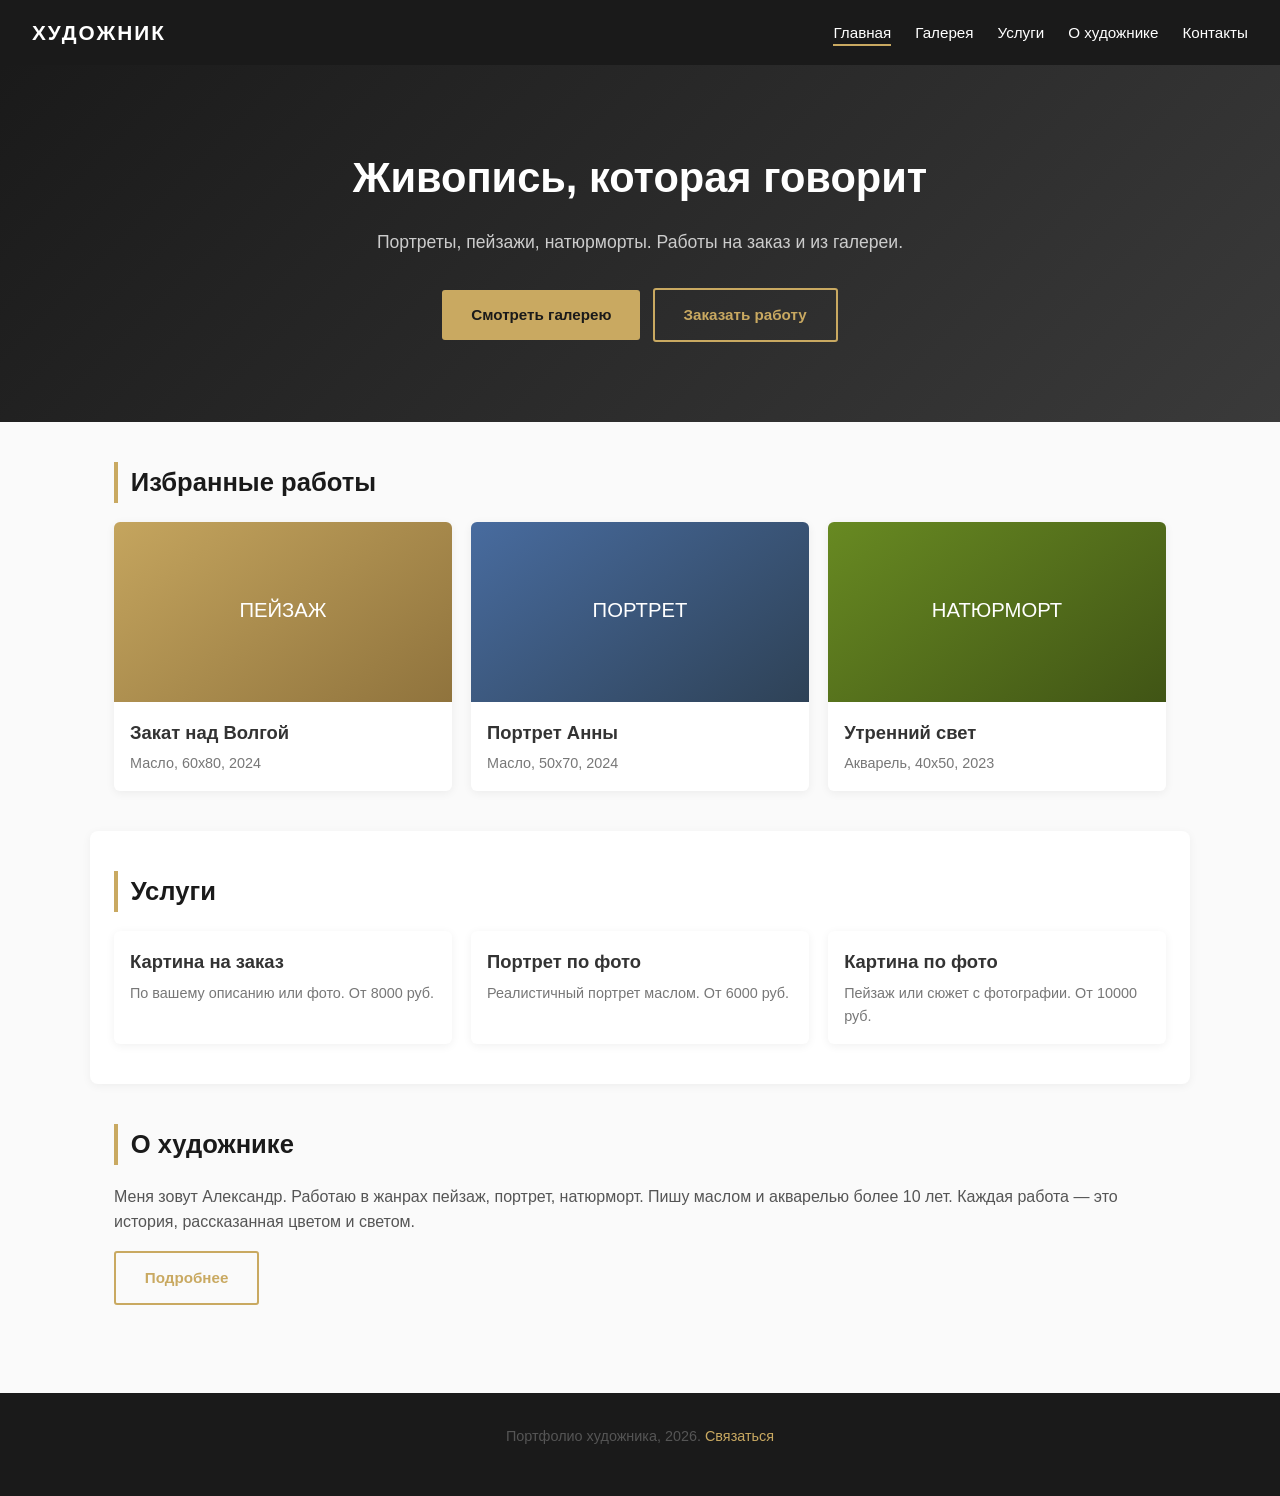
==== index.html @ 3c7a1fde "Add files via upload" ====
<!DOCTYPE html>
<html lang="ru" prefix="og: https://ogp.me/ns#">
<head>
<meta name="yandex-verification" content="2a2ae660c275b1a1" />
<meta charset="UTF-8">
<meta name="viewport" content="width=device-width, initial-scale=1.0">
<title>Портфолио художника — картины маслом, портреты на заказ</title>
<meta name="description" content="Галерея работ художника: пейзажи, портреты, натюрморты. Картины на заказ и портрет по фото. Открытые цены, доставка, гарантии.">
<meta name="keywords" content="портфолио художника, галерея картин, картины маслом, портрет на заказ, картина по фото">
<meta name="author" content="Александр">
<link rel="canonical" href="https://artist-portfolio.netlify.app/index.html">
<meta property="og:title" content="Портфолио художника — картины на заказ">
<meta property="og:description" content="Галерея работ: пейзажи, портреты, натюрморты. Картины на заказ и портрет по фото.">
<meta property="og:type" content="website">
<meta property="og:url" content="https://artist-portfolio.netlify.app/">
<meta property="og:locale" content="ru_RU">
<link rel="icon" href="favicon.svg" type="image/svg+xml">
<link rel="stylesheet" href="style.css">
</head>
<body>

<header>
    <div class="logo">ХУДОЖНИК</div>
    <nav>
        <ul>
            <li><a href="index.html" class="active">Главная</a></li>
            <li><a href="gallery.html">Галерея</a></li>
            <li><a href="services.html">Услуги</a></li>
            <li><a href="about.html">О художнике</a></li>
            <li><a href="contacts.html">Контакты</a></li>
        </ul>
    </nav>
</header>

<section class="hero">
    <h1>Живопись, которая говорит</h1>
    <p>Портреты, пейзажи, натюрморты. Работы на заказ и из галереи.</p>
    <a href="gallery.html" class="btn">Смотреть галерею</a>
    <a href="services.html" class="btn btn-outline" style="margin-left: 0.5rem;">Заказать работу</a>
</section>

<div class="container">
    <h2>Избранные работы</h2>
    <div class="grid">

        <a href="gallery.html" class="card">
            <img src="data:image/svg+xml;utf8,<svg xmlns='http://www.w3.org/2000/svg' viewBox='0 0 400 300'><defs><linearGradient id='g' x1='0' y1='0' x2='1' y2='1'><stop offset='0' stop-color='%23c9a961'/><stop offset='1' stop-color='%238b6f3a'/></linearGradient></defs><rect fill='url(%23g)' width='400' height='300'/><text x='50%25' y='50%25' font-family='Arial' font-size='24' fill='white' text-anchor='middle' dominant-baseline='middle'>ПЕЙЗАЖ</text></svg>" alt="Картина маслом «Закат над Волгой», пейзаж, 60x80 см, 2024 год">
            <div class="info">
                <h3>Закат над Волгой</h3>
                <p>Масло, 60x80, 2024</p>
            </div>
        </a>

        <a href="gallery.html" class="card">
            <img src="data:image/svg+xml;utf8,<svg xmlns='http://www.w3.org/2000/svg' viewBox='0 0 400 300'><defs><linearGradient id='g' x1='0' y1='0' x2='1' y2='1'><stop offset='0' stop-color='%234a6fa5'/><stop offset='1' stop-color='%232c3e50'/></linearGradient></defs><rect fill='url(%23g)' width='400' height='300'/><text x='50%25' y='50%25' font-family='Arial' font-size='24' fill='white' text-anchor='middle' dominant-baseline='middle'>ПОРТРЕТ</text></svg>" alt="Портрет маслом «Портрет Анны», 50x70 см, 2024 год">
            <div class="info">
                <h3>Портрет Анны</h3>
                <p>Масло, 50x70, 2024</p>
            </div>
        </a>

        <a href="gallery.html" class="card">
            <img src="data:image/svg+xml;utf8,<svg xmlns='http://www.w3.org/2000/svg' viewBox='0 0 400 300'><defs><linearGradient id='g' x1='0' y1='0' x2='1' y2='1'><stop offset='0' stop-color='%236b8e23'/><stop offset='1' stop-color='%233d5014'/></linearGradient></defs><rect fill='url(%23g)' width='400' height='300'/><text x='50%25' y='50%25' font-family='Arial' font-size='24' fill='white' text-anchor='middle' dominant-baseline='middle'>НАТЮРМОРТ</text></svg>" alt="Акварельный натюрморт «Утренний свет», 40x50 см, 2023 год">
            <div class="info">
                <h3>Утренний свет</h3>
                <p>Акварель, 40x50, 2023</p>
            </div>
        </a>

    </div>
</div>

<div class="container" style="background:#fff; border-radius:8px; box-shadow:0 2px 10px rgba(0,0,0,0.05);">
    <h2>Услуги</h2>
    <div class="grid">
        <a href="services.html" class="card">
            <div class="info">
                <h3>Картина на заказ</h3>
                <p>По вашему описанию или фото. От 8000 руб.</p>
            </div>
        </a>
        <a href="services.html" class="card">
            <div class="info">
                <h3>Портрет по фото</h3>
                <p>Реалистичный портрет маслом. От 6000 руб.</p>
            </div>
        </a>
        <a href="services.html" class="card">
            <div class="info">
                <h3>Картина по фото</h3>
                <p>Пейзаж или сюжет с фотографии. От 10000 руб.</p>
            </div>
        </a>
    </div>
</div>

<div class="container">
    <h2>О художнике</h2>
    <p>Меня зовут Александр. Работаю в жанрах пейзаж, портрет, натюрморт. Пишу маслом и акварелью более 10 лет. Каждая работа — это история, рассказанная цветом и светом.</p>
    <a href="about.html" class="btn-outline btn">Подробнее</a>
</div>

<footer>
    <p>Портфолио художника, 2026. <a href="contacts.html">Связаться</a></p>
</footer>

</body>
</html>
---- style.css ----
* {
    margin: 0;
    padding: 0;
    box-sizing: border-box;
    font-family: Arial, sans-serif;
}

body {
    background-color: #fafafa;
    color: #2c2c2c;
    line-height: 1.6;
}

/* Шапка */
header {
    background-color: #1a1a1a;
    color: #fff;
    padding: 1rem 2rem;
    display: flex;
    justify-content: space-between;
    align-items: center;
    flex-wrap: wrap;
    gap: 1rem;
    position: sticky;
    top: 0;
    z-index: 100;
}

.logo {
    font-size: 1.3rem;
    font-weight: bold;
    letter-spacing: 2px;
}

nav ul {
    list-style: none;
    display: flex;
    gap: 1.5rem;
    flex-wrap: wrap;
}

nav a {
    color: #fff;
    text-decoration: none;
    font-size: 0.95rem;
    padding-bottom: 3px;
    border-bottom: 2px solid transparent;
    transition: border-color 0.2s;
}

nav a:hover,
nav a.active {
    border-bottom-color: #c9a961;
}

/* Хлебные крошки */
.breadcrumbs {
    font-size: 0.85rem;
    color: #888;
    margin-bottom: 1rem;
}

.breadcrumbs a {
    color: #c9a961;
    text-decoration: none;
}

.breadcrumbs a:hover {
    text-decoration: underline;
}

.breadcrumbs span {
    color: #555;
}

/* Контейнер */
.container {
    max-width: 1100px;
    margin: 0 auto;
    padding: 2.5rem 1.5rem;
}

h1 {
    font-size: 2.2rem;
    margin-bottom: 1rem;
    color: #1a1a1a;
}

h2 {
    font-size: 1.6rem;
    margin-bottom: 1.2rem;
    color: #1a1a1a;
    border-left: 4px solid #c9a961;
    padding-left: 0.8rem;
    margin-top: 2rem;
}

h2:first-of-type {
    margin-top: 0;
}

h3 {
    font-size: 1.15rem;
    margin-bottom: 0.6rem;
    color: #333;
}

p {
    margin-bottom: 1rem;
    color: #555;
}

/* Баннер */
.hero {
    background: linear-gradient(135deg, #1a1a1a 0%, #3a3a3a 100%);
    color: #fff;
    padding: 5rem 1.5rem;
    text-align: center;
}

.hero h1 {
    color: #fff;
    font-size: 2.6rem;
    margin-bottom: 1rem;
}

.hero p {
    color: #ccc;
    font-size: 1.1rem;
    max-width: 600px;
    margin: 0 auto 2rem;
}

/* Кнопки */
.btn {
    display: inline-block;
    padding: 0.8rem 1.8rem;
    background-color: #c9a961;
    color: #1a1a1a;
    text-decoration: none;
    font-weight: bold;
    border-radius: 3px;
    border: none;
    cursor: pointer;
    font-size: 0.95rem;
    transition: background 0.2s;
}

.btn:hover {
    background-color: #b89850;
}

.btn-outline {
    background: transparent;
    border: 2px solid #c9a961;
    color: #c9a961;
}

.btn-outline:hover {
    background: #c9a961;
    color: #1a1a1a;
}

/* Сетка */
.grid {
    display: grid;
    grid-template-columns: repeat(auto-fit, minmax(240px, 1fr));
    gap: 1.2rem;
}

.card {
    background: #fff;
    border-radius: 6px;
    overflow: hidden;
    box-shadow: 0 2px 10px rgba(0,0,0,0.06);
    transition: transform 0.2s, box-shadow 0.2s;
    cursor: pointer;
    display: block;
    text-decoration: none;
    color: inherit;
}

.card:hover {
    transform: translateY(-4px);
    box-shadow: 0 8px 20px rgba(0,0,0,0.12);
}

.card img {
    width: 100%;
    height: 180px;
    object-fit: cover;
    display: block;
    background: #eee;
}

.card .info {
    padding: 1rem;
}

.card .info h3 {
    margin-bottom: 0.3rem;
}

.card .info p {
    font-size: 0.9rem;
    color: #777;
    margin: 0;
}

/* Фильтры */
.filters {
    display: flex;
    gap: 0.6rem;
    flex-wrap: wrap;
    margin-bottom: 2rem;
}

.filters button {
    padding: 0.5rem 1.2rem;
    background: #fff;
    border: 1px solid #ddd;
    border-radius: 20px;
    cursor: pointer;
    font-size: 0.9rem;
    transition: all 0.2s;
}

.filters button:hover,
.filters button.active {
    background: #1a1a1a;
    color: #fff;
    border-color: #1a1a1a;
}

/* Модальное окно */
.modal-overlay {
    position: fixed;
    inset: 0;
    background: rgba(0, 0, 0, 0.75);
    display: flex;
    align-items: center;
    justify-content: center;
    padding: 1rem;
    opacity: 0;
    visibility: hidden;
    transition: opacity 0.25s, visibility 0.25s;
    z-index: 1000;
}

.modal-overlay.active {
    opacity: 1;
    visibility: visible;
}

.modal {
    background: #fff;
    border-radius: 8px;
    max-width: 800px;
    width: 100%;
    max-height: 90vh;
    overflow-y: auto;
    position: relative;
    transform: scale(0.92);
    transition: transform 0.25s;
    display: grid;
    grid-template-columns: 1fr 1fr;
}

.modal-overlay.active .modal {
    transform: scale(1);
}

.modal img {
    width: 100%;
    height: 100%;
    object-fit: cover;
    min-height: 300px;
}

.modal-info {
    padding: 2rem;
}

.modal-info h2 {
    border: none;
    padding: 0;
    margin-bottom: 0.5rem;
    font-size: 1.5rem;
    margin-top: 0;
}

.modal-meta {
    font-size: 0.9rem;
    color: #888;
    margin-bottom: 1rem;
    padding-bottom: 1rem;
    border-bottom: 1px solid #eee;
}

.modal-close {
    position: absolute;
    top: 0.8rem;
    right: 1rem;
    background: rgba(255,255,255,0.9);
    border: none;
    font-size: 1.8rem;
    cursor: pointer;
    color: #333;
    line-height: 1;
    z-index: 10;
    width: 36px;
    height: 36px;
    border-radius: 50%;
}

.modal-close:hover {
    color: #c9a961;
}

/* Формы */
.form-group {
    margin-bottom: 1.2rem;
}

.form-group label {
    display: block;
    margin-bottom: 0.4rem;
    font-weight: bold;
    font-size: 0.9rem;
}

.form-group input,
.form-group textarea,
.form-group select {
    width: 100%;
    padding: 0.8rem;
    border: 1px solid #ddd;
    border-radius: 4px;
    font-size: 1rem;
    font-family: inherit;
}

.form-group textarea {
    min-height: 120px;
    resize: vertical;
}

/* Список */
ul.list {
    list-style: none;
    padding: 0;
}

ul.list li {
    padding: 0.7rem 0;
    border-bottom: 1px solid #eee;
    color: #555;
}

ul.list li strong {
    color: #1a1a1a;
}

/* Подвал */
footer {
    background: #1a1a1a;
    color: #999;
    text-align: center;
    padding: 2rem 1rem;
    margin-top: 3rem;
    font-size: 0.9rem;
}

footer a {
    color: #c9a961;
    text-decoration: none;
}

/* Адаптив */
@media (max-width: 700px) {
    .modal {
        grid-template-columns: 1fr;
    }
    .hero h1 { font-size: 1.8rem; }
    header { padding: 1rem; }
    nav ul { gap: 1rem; font-size: 0.85rem; }
}
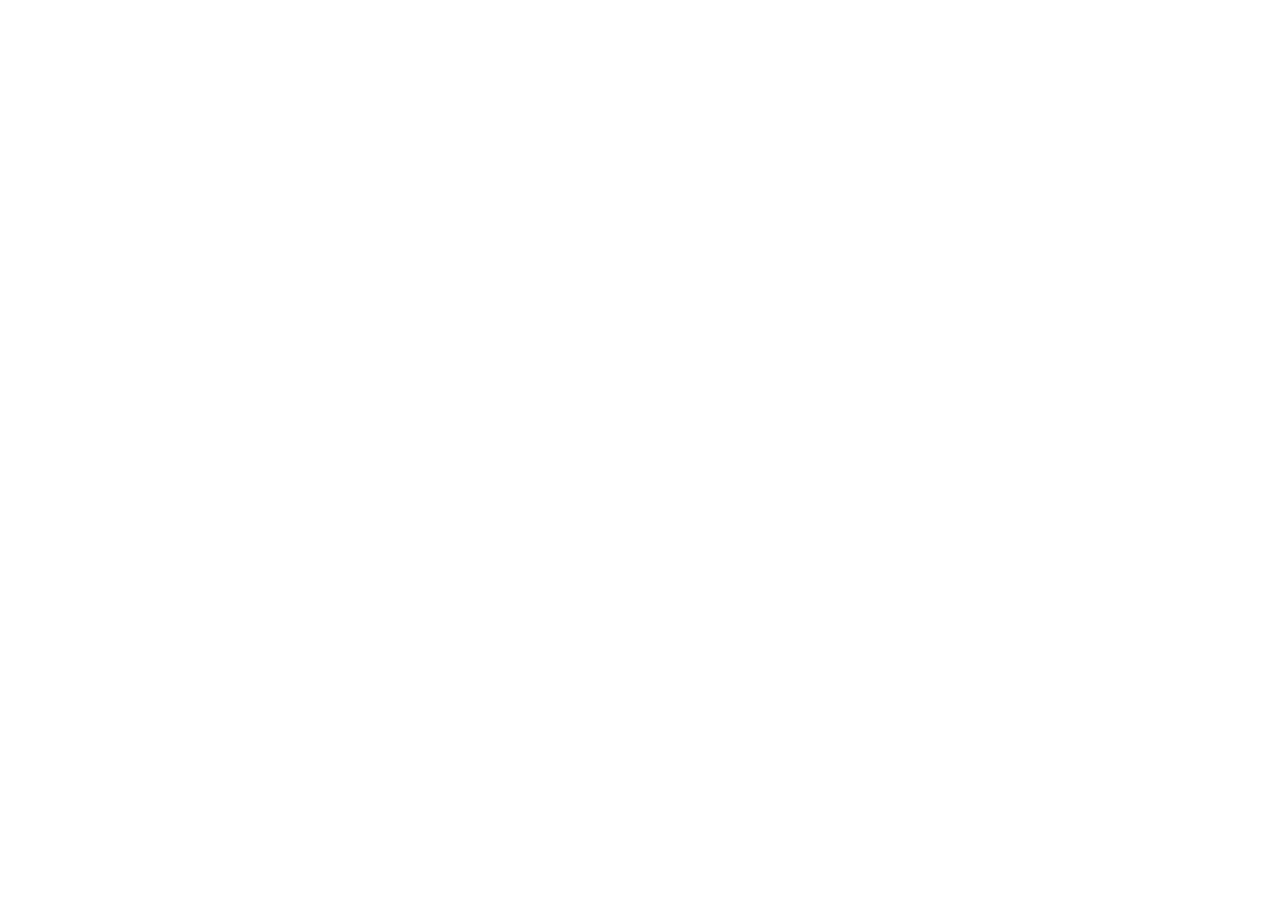
==== commit 2a05239d: "Update index.html" ====
--- a/index.html
+++ b/index.html
@@ -1,108 +1,44 @@
 <!DOCTYPE html>
-<html lang="ru" prefix="og: https://ogp.me/ns#">
+<html lang="ru">
 <head>
-<meta name="yandex-verification" content="2a2ae660c275b1a1" />
 <meta charset="UTF-8">
 <meta name="viewport" content="width=device-width, initial-scale=1.0">
-<title>Портфолио художника — картины маслом, портреты на заказ</title>
-<meta name="description" content="Галерея работ художника: пейзажи, портреты, натюрморты. Картины на заказ и портрет по фото. Открытые цены, доставка, гарантии.">
-<meta name="keywords" content="портфолио художника, галерея картин, картины маслом, портрет на заказ, картина по фото">
-<meta name="author" content="Александр">
-<link rel="canonical" href="https://artist-portfolio.netlify.app/index.html">
-<meta property="og:title" content="Портфолио художника — картины на заказ">
-<meta property="og:description" content="Галерея работ: пейзажи, портреты, натюрморты. Картины на заказ и портрет по фото.">
-<meta property="og:type" content="website">
-<meta property="og:url" content="https://artist-portfolio.netlify.app/">
-<meta property="og:locale" content="ru_RU">
-<link rel="icon" href="favicon.svg" type="image/svg+xml">
-<link rel="stylesheet" href="style.css">
+<title>Переход на портфолио художника</title>
+
+<!-- Редирект: сразу на /artist-portfolio/ -->
+<meta http-equiv="refresh" content="0; url=/artist-portfolio/">
+<link rel="canonical" href="https://banan41k78.github.io/artist-portfolio/">
+<meta name="robots" content="noindex">
+
+<script>
+    // Мгновенный редирект (сработает раньше meta refresh)
+    window.location.replace("https://banan41k78.github.io/artist-portfolio/");
+</script>
+
+<style>
+    body {
+        margin: 0;
+        min-height: 100vh;
+        display: flex;
+        align-items: center;
+        justify-content: center;
+        background: #1a1a1a;
+        color: #fafafa;
+        font-family: Arial, sans-serif;
+        text-align: center;
+    }
+    a {
+        color: #c9a961;
+        font-weight: bold;
+        text-decoration: none;
+    }
+    a:hover { text-decoration: underline; }
+</style>
 </head>
 <body>
-
-<header>
-    <div class="logo">ХУДОЖНИК</div>
-    <nav>
-        <ul>
-            <li><a href="index.html" class="active">Главная</a></li>
-            <li><a href="gallery.html">Галерея</a></li>
-            <li><a href="services.html">Услуги</a></li>
-            <li><a href="about.html">О художнике</a></li>
-            <li><a href="contacts.html">Контакты</a></li>
-        </ul>
-    </nav>
-</header>
-
-<section class="hero">
-    <h1>Живопись, которая говорит</h1>
-    <p>Портреты, пейзажи, натюрморты. Работы на заказ и из галереи.</p>
-    <a href="gallery.html" class="btn">Смотреть галерею</a>
-    <a href="services.html" class="btn btn-outline" style="margin-left: 0.5rem;">Заказать работу</a>
-</section>
-
-<div class="container">
-    <h2>Избранные работы</h2>
-    <div class="grid">
-
-        <a href="gallery.html" class="card">
-            <img src="data:image/svg+xml;utf8,<svg xmlns='http://www.w3.org/2000/svg' viewBox='0 0 400 300'><defs><linearGradient id='g' x1='0' y1='0' x2='1' y2='1'><stop offset='0' stop-color='%23c9a961'/><stop offset='1' stop-color='%238b6f3a'/></linearGradient></defs><rect fill='url(%23g)' width='400' height='300'/><text x='50%25' y='50%25' font-family='Arial' font-size='24' fill='white' text-anchor='middle' dominant-baseline='middle'>ПЕЙЗАЖ</text></svg>" alt="Картина маслом «Закат над Волгой», пейзаж, 60x80 см, 2024 год">
-            <div class="info">
-                <h3>Закат над Волгой</h3>
-                <p>Масло, 60x80, 2024</p>
-            </div>
-        </a>
-
-        <a href="gallery.html" class="card">
-            <img src="data:image/svg+xml;utf8,<svg xmlns='http://www.w3.org/2000/svg' viewBox='0 0 400 300'><defs><linearGradient id='g' x1='0' y1='0' x2='1' y2='1'><stop offset='0' stop-color='%234a6fa5'/><stop offset='1' stop-color='%232c3e50'/></linearGradient></defs><rect fill='url(%23g)' width='400' height='300'/><text x='50%25' y='50%25' font-family='Arial' font-size='24' fill='white' text-anchor='middle' dominant-baseline='middle'>ПОРТРЕТ</text></svg>" alt="Портрет маслом «Портрет Анны», 50x70 см, 2024 год">
-            <div class="info">
-                <h3>Портрет Анны</h3>
-                <p>Масло, 50x70, 2024</p>
-            </div>
-        </a>
-
-        <a href="gallery.html" class="card">
-            <img src="data:image/svg+xml;utf8,<svg xmlns='http://www.w3.org/2000/svg' viewBox='0 0 400 300'><defs><linearGradient id='g' x1='0' y1='0' x2='1' y2='1'><stop offset='0' stop-color='%236b8e23'/><stop offset='1' stop-color='%233d5014'/></linearGradient></defs><rect fill='url(%23g)' width='400' height='300'/><text x='50%25' y='50%25' font-family='Arial' font-size='24' fill='white' text-anchor='middle' dominant-baseline='middle'>НАТЮРМОРТ</text></svg>" alt="Акварельный натюрморт «Утренний свет», 40x50 см, 2023 год">
-            <div class="info">
-                <h3>Утренний свет</h3>
-                <p>Акварель, 40x50, 2023</p>
-            </div>
-        </a>
-
+    <div>
+        <p>Переходим на портфолио художника…</p>
+        <p><a href="https://banan41k78.github.io/artist-portfolio/">Открыть вручную, если переход не сработал</a></p>
     </div>
-</div>
-
-<div class="container" style="background:#fff; border-radius:8px; box-shadow:0 2px 10px rgba(0,0,0,0.05);">
-    <h2>Услуги</h2>
-    <div class="grid">
-        <a href="services.html" class="card">
-            <div class="info">
-                <h3>Картина на заказ</h3>
-                <p>По вашему описанию или фото. От 8000 руб.</p>
-            </div>
-        </a>
-        <a href="services.html" class="card">
-            <div class="info">
-                <h3>Портрет по фото</h3>
-                <p>Реалистичный портрет маслом. От 6000 руб.</p>
-            </div>
-        </a>
-        <a href="services.html" class="card">
-            <div class="info">
-                <h3>Картина по фото</h3>
-                <p>Пейзаж или сюжет с фотографии. От 10000 руб.</p>
-            </div>
-        </a>
-    </div>
-</div>
-
-<div class="container">
-    <h2>О художнике</h2>
-    <p>Меня зовут Александр. Работаю в жанрах пейзаж, портрет, натюрморт. Пишу маслом и акварелью более 10 лет. Каждая работа — это история, рассказанная цветом и светом.</p>
-    <a href="about.html" class="btn-outline btn">Подробнее</a>
-</div>
-
-<footer>
-    <p>Портфолио художника, 2026. <a href="contacts.html">Связаться</a></p>
-</footer>
-
 </body>
 </html>
